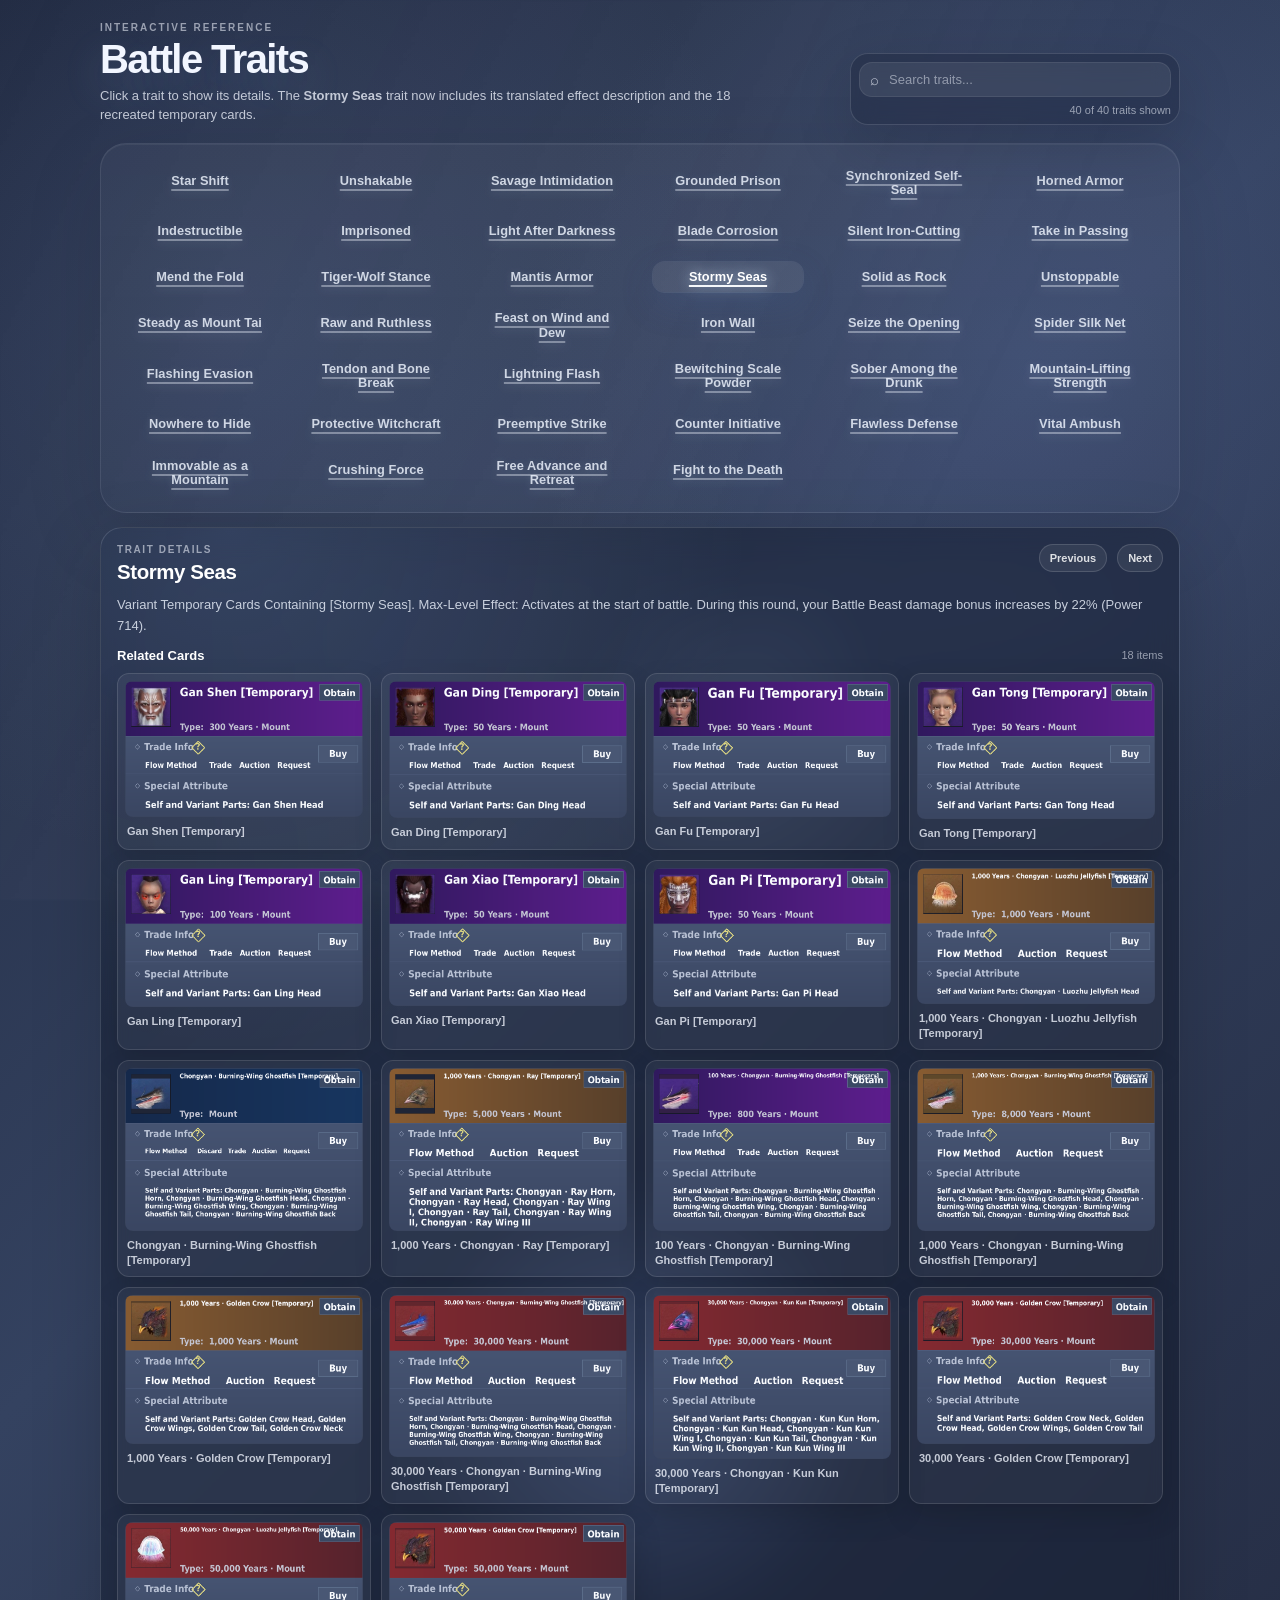
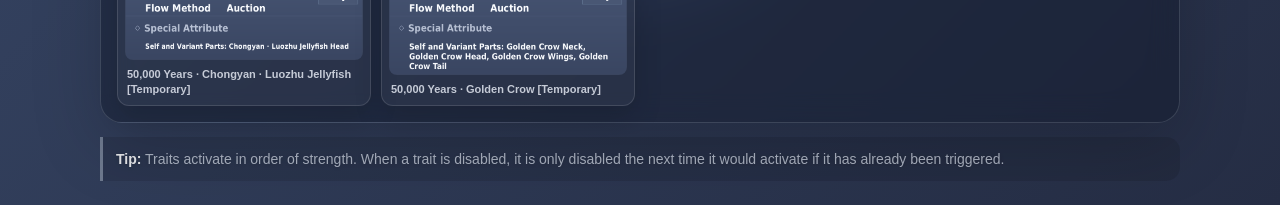
==== index.html @ 71bbaf0c "Rename Index.html to index.html" ====
<!DOCTYPE html>
<html lang="en">
<head>
  <meta charset="UTF-8" />
  <meta name="viewport" content="width=device-width, initial-scale=1.0" />
  <title>Battle Traits Interface</title>
  <style>
    :root {
      --text-main: #f2f6ff;
      --text-soft: rgba(242, 246, 255, 0.76);
      --text-muted: rgba(242, 246, 255, 0.56);
      --line-soft: rgba(242, 246, 255, 0.38);
      --line-active: rgba(255, 255, 255, 0.96);
      --panel-bg: rgba(16, 23, 40, 0.42);
      --panel-border: rgba(236, 244, 255, 0.14);
      --card-blue: #465574;
      --card-blue-dark: #394762;
      --card-purple-a: #301a63;
      --card-purple-b: #5d1c8d;
      --card-gold-a: #8a5f34;
      --card-gold-b: #5c442e;
      --card-navy-a: #14294b;
      --card-navy-b: #1b365d;
      --accent-yellow: #dfd682;
    }

    * {
      box-sizing: border-box;
      margin: 0;
      padding: 0;
    }

    html {
      scroll-behavior: smooth;
    }

    body {
      min-height: 100vh;
      font-family: Arial, Helvetica, sans-serif;
      color: var(--text-main);
      background:
        radial-gradient(circle at 50% 78%, rgba(143, 177, 255, 0.34), transparent 15%),
        radial-gradient(circle at 80% 20%, rgba(96, 116, 174, 0.23), transparent 28%),
        radial-gradient(circle at 18% 18%, rgba(126, 148, 201, 0.18), transparent 30%),
        linear-gradient(135deg, #1e273d 0%, #344260 46%, #252d44 100%);
      overflow-x: hidden;
    }

    body::before,
    body::after {
      content: "";
      position: fixed;
      inset: 0;
      pointer-events: none;
    }

    body::before {
      background:
        linear-gradient(115deg, transparent 0%, rgba(255, 255, 255, 0.035) 48%, transparent 70%),
        radial-gradient(circle at 58% 82%, rgba(187, 211, 255, 0.16), transparent 16%);
      filter: blur(1px);
    }

    body::after {
      opacity: 0.12;
      background-image:
        linear-gradient(rgba(255, 255, 255, 0.05) 1px, transparent 1px),
        linear-gradient(90deg, rgba(255, 255, 255, 0.05) 1px, transparent 1px);
      background-size: 42px 42px;
      mask-image: radial-gradient(circle at center, black, transparent 72%);
    }

    .page {
      position: relative;
      width: min(1080px, 92vw);
      min-height: 100vh;
      margin: 0 auto;
      padding: 22px 0 24px;
    }

    .topbar {
      display: flex;
      justify-content: space-between;
      align-items: end;
      gap: 18px;
      margin-bottom: 18px;
    }

    .eyebrow {
      color: var(--text-muted);
      font-size: 10px;
      font-weight: 800;
      letter-spacing: 0.2em;
      text-transform: uppercase;
      margin-bottom: 6px;
    }

    h1 {
      font-size: clamp(24px, 3.2vw, 40px);
      line-height: 1;
      letter-spacing: -0.04em;
      text-shadow: 0 14px 42px rgba(170, 204, 255, 0.23);
    }

    .subtitle {
      margin-top: 8px;
      max-width: 640px;
      color: var(--text-soft);
      font-size: 13px;
      line-height: 1.45;
    }

    .toolbar {
      width: min(330px, 100%);
      padding: 8px;
      border: 1px solid var(--panel-border);
      border-radius: 18px;
      background: rgba(14, 22, 39, 0.26);
      backdrop-filter: blur(12px);
      box-shadow: 0 20px 60px rgba(0, 0, 0, 0.14);
    }

    .search-wrap {
      display: flex;
      align-items: center;
      gap: 10px;
      padding: 8px 10px;
      border-radius: 13px;
      background: rgba(255, 255, 255, 0.08);
      border: 1px solid rgba(255, 255, 255, 0.08);
    }

    .search-icon {
      opacity: 0.72;
      font-size: 15px;
    }

    .search-input {
      width: 100%;
      border: 0;
      outline: 0;
      color: var(--text-main);
      background: transparent;
      font-size: 13px;
    }

    .search-input::placeholder {
      color: rgba(242, 246, 255, 0.48);
    }

    .counter {
      margin-top: 7px;
      color: var(--text-muted);
      font-size: 11px;
      text-align: right;
    }

    .traits-panel {
      width: 100%;
      min-height: 330px;
      padding: 22px 24px;
      border: 1px solid rgba(236, 244, 255, 0.09);
      border-radius: 26px;
      background: linear-gradient(180deg, rgba(255,255,255,0.035), rgba(255,255,255,0.012));
      box-shadow: inset 0 1px 0 rgba(255, 255, 255, 0.05), 0 24px 80px rgba(0, 0, 0, 0.12);
    }

    .traits-grid {
      display: grid;
      grid-template-columns: repeat(6, 1fr);
      gap: 16px 26px;
      align-items: start;
    }

    .trait-btn {
      appearance: none;
      min-height: 30px;
      border: 0;
      background: transparent;
      color: rgba(239, 245, 255, 0.82);
      font-size: clamp(12px, 1vw, 15px);
      font-weight: 800;
      line-height: 1.12;
      letter-spacing: 0.005em;
      text-align: center;
      cursor: pointer;
      text-decoration: underline;
      text-decoration-thickness: 2px;
      text-underline-offset: 4px;
      text-decoration-color: var(--line-soft);
      text-shadow: 0 1px 8px rgba(220, 235, 255, 0.18);
      border-radius: 12px;
      padding: 3px 5px;
      transition: color 160ms ease, transform 160ms ease, text-decoration-color 160ms ease, background 160ms ease, box-shadow 160ms ease;
    }

    .trait-btn:hover,
    .trait-btn:focus-visible {
      color: #ffffff;
      transform: translateY(-2px);
      text-decoration-color: rgba(255, 255, 255, 0.9);
      background: rgba(255, 255, 255, 0.045);
      outline: none;
    }

    .trait-btn.active {
      color: #ffffff;
      text-decoration-color: var(--line-active);
      text-shadow: 0 0 14px rgba(210, 232, 255, 0.78);
      background: rgba(255, 255, 255, 0.075);
      box-shadow: 0 0 0 1px rgba(255, 255, 255, 0.08), 0 12px 34px rgba(66, 95, 150, 0.22);
    }

    .trait-btn.hidden {
      display: none;
    }

    .details-card {
      width: 100%;
      margin-top: 14px;
      padding: 16px;
      border: 1px solid var(--panel-border);
      border-radius: 22px;
      background:
        radial-gradient(circle at 12% 0%, rgba(148, 184, 255, 0.14), transparent 34%),
        var(--panel-bg);
      backdrop-filter: blur(14px);
      box-shadow: 0 20px 70px rgba(0, 0, 0, 0.18);
    }

    .details-top {
      display: flex;
      flex-wrap: wrap;
      justify-content: space-between;
      gap: 12px;
      align-items: flex-start;
      margin-bottom: 12px;
    }

    .details-kicker {
      color: var(--text-muted);
      font-size: 10px;
      font-weight: 800;
      letter-spacing: 0.16em;
      text-transform: uppercase;
      margin-bottom: 6px;
    }

    .details-title {
      font-size: clamp(17px, 1.6vw, 23px);
      line-height: 1.08;
      color: #ffffff;
      letter-spacing: -0.02em;
    }

    .details-text {
      font-size: 13px;
      line-height: 1.55;
      color: rgba(239, 245, 255, 0.8);
      margin-bottom: 12px;
    }

    .empty-state {
      color: rgba(239, 245, 255, 0.64);
    }

    .detail-actions {
      display: flex;
      gap: 10px;
      white-space: nowrap;
    }

    .mini-btn {
      border: 1px solid rgba(255, 255, 255, 0.14);
      border-radius: 999px;
      padding: 7px 10px;
      color: rgba(255, 255, 255, 0.84);
      background: rgba(255, 255, 255, 0.07);
      cursor: pointer;
      font-size: 11px;
      font-weight: 800;
      transition: transform 160ms ease, background 160ms ease;
    }

    .mini-btn:hover {
      transform: translateY(-1px);
      background: rgba(255, 255, 255, 0.12);
    }

    .gallery-header {
      display: flex;
      justify-content: space-between;
      align-items: center;
      gap: 12px;
      margin: 6px 0 10px;
    }

    .gallery-title {
      font-size: 13px;
      font-weight: 800;
      color: #ffffff;
    }

    .gallery-count {
      font-size: 11px;
      color: var(--text-muted);
    }

    .card-gallery {
      display: grid;
      grid-template-columns: repeat(auto-fit, minmax(230px, 1fr));
      gap: 10px;
    }

    .translated-card {
      width: 100%;
      max-width: 810px;
      min-height: 462px;
      border: 1px solid rgba(255, 255, 255, 0.12);
      border-radius: 2px;
      overflow: hidden;
      background: var(--card-blue);
      box-shadow: 0 14px 34px rgba(0, 0, 0, 0.2);
    }

    .translated-card.is-purple .card-head {
      background: linear-gradient(120deg, var(--card-purple-a), var(--card-purple-b));
    }

    .translated-card.is-gold .card-head {
      background: linear-gradient(120deg, var(--card-gold-a), var(--card-gold-b));
    }

    .translated-card.is-navy .card-head {
      background: linear-gradient(120deg, var(--card-navy-a), var(--card-navy-b));
    }

    .card-head {
      position: relative;
      min-height: 188px;
      padding: 14px 120px 12px 190px;
      border-bottom: 1px solid rgba(255, 255, 255, 0.08);
      background: linear-gradient(120deg, var(--card-purple-a), var(--card-purple-b));
    }

    .portrait-box {
      position: absolute;
      left: 22px;
      top: 22px;
      width: 132px;
      height: 132px;
      border-radius: 2px;
      overflow: hidden;
      background: rgba(0, 0, 0, 0.24);
      display: grid;
      place-items: center;
      box-shadow: inset 0 0 0 1px rgba(255, 255, 255, 0.08);
    }

    .portrait-box img {
      width: 100%;
      height: 100%;
      object-fit: cover;
      display: block;
    }

    .portrait-fallback {
      width: 78px;
      height: 78px;
      border-radius: 50%;
      background: radial-gradient(circle at 45% 30%, rgba(255,255,255,0.82), rgba(180,190,210,0.5) 38%, rgba(60,70,90,0.4) 70%);
      filter: drop-shadow(0 3px 8px rgba(0,0,0,0.3));
    }

    .portrait-fallback.creature-jelly {
      border-radius: 48% 48% 42% 42%;
      background: radial-gradient(circle at 45% 25%, #ffd9b0, #d98759 50%, rgba(255,255,255,0.25) 52%, transparent 56%);
      position: relative;
    }

    .portrait-fallback.creature-jelly::after {
      content: "";
      position: absolute;
      left: 8px;
      right: 8px;
      bottom: -34px;
      height: 46px;
      background: repeating-linear-gradient(90deg, rgba(255,236,214,0.8) 0 2px, transparent 2px 8px);
      filter: blur(0.3px);
    }

    .portrait-fallback.creature-fish {
      width: 126px;
      height: 58px;
      border-radius: 65% 20% 20% 65%;
      background: linear-gradient(145deg, #ffffff 0%, #7792b9 36%, #f2b3b5 44%, #fff4ef 55%, #222f42 76%);
      transform: rotate(-14deg);
    }

    .portrait-fallback.creature-ray {
      width: 108px;
      height: 80px;
      border-radius: 80% 12% 80% 12%;
      background: linear-gradient(145deg, #354258, #c0a19d 44%, #f5cfd6 56%, #536074);
      transform: rotate(-20deg) skewX(-10deg);
    }

    .get-btn {
      position: absolute;
      right: 12px;
      top: 10px;
      min-width: 136px;
      padding: 10px 18px;
      color: #ffffff;
      font-size: 31px;
      font-weight: 800;
      letter-spacing: 0.02em;
      border: 2px solid rgba(172, 196, 222, 0.28);
      background: rgba(56, 72, 100, 0.68);
      box-shadow: inset 0 0 0 1px rgba(255,255,255,0.06);
      text-align: center;
    }

    .card-name {
      color: #ffffff;
      font-size: 46px;
      font-weight: 700;
      line-height: 1.08;
      letter-spacing: -0.03em;
      white-space: normal;
      text-shadow: 0 1px 2px rgba(0,0,0,0.16);
    }

    .card-name.long {
      font-size: 32px;
      line-height: 1.15;
      letter-spacing: -0.02em;
    }

    .card-type {
      position: absolute;
      left: 190px;
      bottom: 18px;
      color: rgba(232, 232, 242, 0.58);
      font-size: 29px;
      font-weight: 800;
      letter-spacing: -0.02em;
    }

    .card-body {
      color: #ffffff;
      background: linear-gradient(180deg, var(--card-blue), var(--card-blue-dark));
    }

    .section-row {
      position: relative;
      padding: 18px 18px 16px 66px;
      border-bottom: 2px solid rgba(255, 255, 255, 0.045);
    }

    .section-row::before {
      content: "◇";
      position: absolute;
      left: 36px;
      top: 17px;
      color: rgba(206, 216, 236, 0.5);
      font-size: 23px;
      line-height: 1;
    }

    .section-label {
      color: rgba(218, 225, 242, 0.54);
      font-size: 32px;
      font-weight: 800;
      line-height: 1.1;
      margin-bottom: 14px;
      display: flex;
      align-items: center;
      gap: 10px;
    }

    .question-mark {
      display: inline-grid;
      place-items: center;
      width: 42px;
      height: 42px;
      border: 3px solid var(--accent-yellow);
      color: var(--accent-yellow);
      font-size: 30px;
      line-height: 1;
      transform: rotate(45deg);
      margin-left: 2px;
    }

    .question-mark span {
      transform: rotate(-45deg);
      font-weight: 800;
    }

    .flow-line {
      display: flex;
      align-items: center;
      justify-content: space-between;
      gap: 14px;
    }

    .flow-text {
      font-size: 34px;
      font-weight: 800;
      line-height: 1.15;
      letter-spacing: -0.03em;
    }

    .buy-btn {
      min-width: 135px;
      padding: 9px 16px;
      margin-right: 2px;
      border: 2px solid rgba(172, 196, 222, 0.22);
      color: #ffffff;
      background: rgba(74, 91, 119, 0.52);
      font-size: 32px;
      font-weight: 800;
      text-align: center;
    }

    .property-text {
      color: #ffffff;
      font-size: 31px;
      font-weight: 800;
      line-height: 1.25;
      letter-spacing: -0.03em;
    }

    .image-card {
      padding: 7px;
      border: 1px solid rgba(255, 255, 255, 0.12);
      border-radius: 12px;
      background: rgba(255, 255, 255, 0.045);
      box-shadow: 0 12px 28px rgba(0, 0, 0, 0.16);
    }

    .image-card-img {
      width: 100%;
      height: auto;
      display: block;
      border-radius: 8px;
    }

    .image-card-caption {
      padding: 7px 2px 1px;
      color: rgba(242, 246, 255, 0.78);
      font-size: 11px;
      font-weight: 700;
      line-height: 1.35;
    }

    .no-media {
      padding: 18px;
      border: 1px dashed rgba(255, 255, 255, 0.16);
      border-radius: 16px;
      color: var(--text-muted);
      font-size: 14px;
      line-height: 1.6;
      background: rgba(255, 255, 255, 0.02);
    }

    .hint {
      margin-top: 14px;
      padding: 11px 13px;
      border-left: 3px solid rgba(230, 241, 255, 0.36);
      color: rgba(239, 245, 255, 0.66);
      font-size: 14px;
      line-height: 1.6;
      background: rgba(0, 0, 0, 0.10);
      border-radius: 0 14px 14px 0;
      text-shadow: 0 1px 5px rgba(0, 0, 0, 0.22);
    }

    .hint strong {
      color: rgba(255, 255, 255, 0.88);
    }

    .no-results {
      display: none;
      grid-column: 1 / -1;
      text-align: center;
      color: var(--text-soft);
      padding: 80px 20px;
      border: 1px dashed rgba(255, 255, 255, 0.18);
      border-radius: 20px;
      background: rgba(255, 255, 255, 0.03);
    }

    .no-results.show {
      display: block;
    }

    @media (max-width: 1040px) {
      .topbar {
        align-items: stretch;
        flex-direction: column;
      }

      .toolbar {
        width: 100%;
      }
    }

    @media (max-width: 900px) {
      .traits-grid {
        grid-template-columns: repeat(4, 1fr);
        gap: 20px 26px;
      }

      .card-gallery {
        grid-template-columns: 1fr;
      }
    }

    @media (max-width: 620px) {
      .page {
        width: min(94vw, 460px);
        padding-top: 24px;
      }

      .traits-panel {
        padding: 20px 14px;
        border-radius: 22px;
      }

      .traits-grid {
        grid-template-columns: repeat(2, 1fr);
        gap: 16px 14px;
      }

      .trait-btn {
        font-size: 14px;
        min-height: 34px;
      }

      .translated-card {
        min-height: 0;
      }

      .card-head {
        min-height: 132px;
        padding: 12px 74px 10px 112px;
      }

      .portrait-box {
        left: 14px;
        top: 18px;
        width: 78px;
        height: 78px;
      }

      .get-btn {
        right: 8px;
        top: 8px;
        min-width: 64px;
        padding: 7px 8px;
        font-size: 17px;
      }

      .card-name {
        font-size: 24px;
      }

      .card-name.long {
        font-size: 19px;
      }

      .card-type {
        left: 112px;
        bottom: 14px;
        font-size: 17px;
      }

      .section-row {
        padding: 12px 10px 12px 36px;
      }

      .section-row::before {
        left: 14px;
        top: 13px;
        font-size: 16px;
      }

      .section-label {
        font-size: 19px;
        margin-bottom: 10px;
      }

      .question-mark {
        width: 28px;
        height: 28px;
        font-size: 18px;
        border-width: 2px;
      }

      .flow-text,
      .buy-btn,
      .property-text {
        font-size: 18px;
      }

      .buy-btn {
        min-width: 68px;
        padding: 6px 8px;
      }
    }
  </style>
</head>
<body>
  <main class="page">
    <header class="topbar">
      <div>
        <p class="eyebrow">Interactive Reference</p>
        <h1>Battle Traits</h1>
        <p class="subtitle">
          Click a trait to show its details. The <strong>Stormy Seas</strong> trait now includes its translated effect description and the 18 recreated temporary cards.
        </p>
      </div>

      <aside class="toolbar" aria-label="Trait controls">
        <label class="search-wrap">
          <span class="search-icon">⌕</span>
          <input class="search-input" id="searchInput" type="search" placeholder="Search traits..." autocomplete="off" />
        </label>
        <p class="counter" id="counter">40 traits available</p>
      </aside>
    </header>

    <section class="traits-panel">
      <div class="traits-grid" id="traitsGrid" aria-label="Battle traits list">
        <p class="no-results" id="noResults">No matching traits found.</p>
      </div>
    </section>

    <aside class="details-card" id="detailsCard" aria-live="polite">
      <div class="details-top">
        <div>
          <p class="details-kicker">Trait Details</p>
          <h2 class="details-title" id="detailsTitle">Choose a trait</h2>
        </div>

        <div class="detail-actions">
          <button class="mini-btn" type="button" id="prevBtn">Previous</button>
          <button class="mini-btn" type="button" id="nextBtn">Next</button>
        </div>
      </div>

      <p class="details-text empty-state" id="detailsText">
        Click any trait above to show its description here. You can replace the placeholder descriptions later with exact skill effects, activation rules, cooldowns, or notes.
      </p>

      <div id="gallerySection">
        <div class="gallery-header">
          <p class="gallery-title">Related Cards</p>
          <p class="gallery-count" id="galleryCount">0 items</p>
        </div>

        <div id="galleryContent" class="no-media">
          No cards added for this trait yet.
        </div>
      </div>
    </aside>

    <p class="hint">
      <strong>Tip:</strong> Traits activate in order of strength. When a trait is disabled, it is only disabled the next time it would activate if it has already been triggered.
    </p>
  </main>

  <script>
    const traitNames = [
      "Star Shift",
      "Unshakable",
      "Savage Intimidation",
      "Grounded Prison",
      "Synchronized Self-Seal",
      "Horned Armor",
      "Indestructible",
      "Imprisoned",
      "Light After Darkness",
      "Blade Corrosion",
      "Silent Iron-Cutting",
      "Take in Passing",
      "Mend the Fold",
      "Tiger-Wolf Stance",
      "Mantis Armor",
      "Stormy Seas",
      "Solid as Rock",
      "Unstoppable",
      "Steady as Mount Tai",
      "Raw and Ruthless",
      "Feast on Wind and Dew",
      "Iron Wall",
      "Seize the Opening",
      "Spider Silk Net",
      "Flashing Evasion",
      "Tendon and Bone Break",
      "Lightning Flash",
      "Bewitching Scale Powder",
      "Sober Among the Drunk",
      "Mountain-Lifting Strength",
      "Nowhere to Hide",
      "Protective Witchcraft",
      "Preemptive Strike",
      "Counter Initiative",
      "Flawless Defense",
      "Vital Ambush",
      "Immovable as a Mountain",
      "Crushing Force",
      "Free Advance and Retreat",
      "Fight to the Death"
    ];

    const traits = traitNames.map(name => ({
      name,
      details: `Placeholder details for ${name}. Add the exact effect, trigger condition, and limitations here.`,
      cards: []
    }));

    const stormySeasIndex = traits.findIndex(trait => trait.name === "Stormy Seas");

    traits[stormySeasIndex] = {
      name: "Stormy Seas",
      details: "Variant Temporary Cards Containing [Stormy Seas]. Max-Level Effect: Activates at the start of battle. During this round, your Battle Beast damage bonus increases by 22% (Power 714).",
      cards: [
        {
          src: "images/stormy-seas/cards/01-gan-shen-temporary.png",
          label: "Gan Shen [Temporary]"
        },
        {
          src: "images/stormy-seas/cards/02-gan-ding-temporary.png",
          label: "Gan Ding [Temporary]"
        },
        {
          src: "images/stormy-seas/cards/03-gan-fu-temporary.png",
          label: "Gan Fu [Temporary]"
        },
        {
          src: "images/stormy-seas/cards/04-gan-tong-temporary.png",
          label: "Gan Tong [Temporary]"
        },
        {
          src: "images/stormy-seas/cards/05-gan-ling-temporary.png",
          label: "Gan Ling [Temporary]"
        },
        {
          src: "images/stormy-seas/cards/06-gan-xiao-temporary.png",
          label: "Gan Xiao [Temporary]"
        },
        {
          src: "images/stormy-seas/cards/07-gan-pi-temporary.png",
          label: "Gan Pi [Temporary]"
        },
        {
          src: "images/stormy-seas/cards/08-1000-years-chongyan-luozhu-jellyfish-temporary.png",
          label: "1,000 Years · Chongyan · Luozhu Jellyfish [Temporary]"
        },
        {
          src: "images/stormy-seas/cards/09-chongyan-burning-wing-ghostfish-temporary.png",
          label: "Chongyan · Burning-Wing Ghostfish [Temporary]"
        },
        {
          src: "images/stormy-seas/cards/10-1000-years-chongyan-ray-temporary.png",
          label: "1,000 Years · Chongyan · Ray [Temporary]"
        },
        {
          src: "images/stormy-seas/cards/11-100-years-chongyan-burning-wing-ghostfish-temporary.png",
          label: "100 Years · Chongyan · Burning-Wing Ghostfish [Temporary]"
        },
        {
          src: "images/stormy-seas/cards/12-1000-years-chongyan-burning-wing-ghostfish-temporary.png",
          label: "1,000 Years · Chongyan · Burning-Wing Ghostfish [Temporary]"
        },
        {
          src: "images/stormy-seas/cards/13-1000-years-golden-crow-temporary.png",
          label: "1,000 Years · Golden Crow [Temporary]"
        },
        {
          src: "images/stormy-seas/cards/14-30000-years-chongyan-burning-wing-ghostfish-temporary.png",
          label: "30,000 Years · Chongyan · Burning-Wing Ghostfish [Temporary]"
        },
        {
          src: "images/stormy-seas/cards/15-30000-years-chongyan-kun-kun-temporary.png",
          label: "30,000 Years · Chongyan · Kun Kun [Temporary]"
        },
        {
          src: "images/stormy-seas/cards/16-30000-years-golden-crow-temporary.png",
          label: "30,000 Years · Golden Crow [Temporary]"
        },
        {
          src: "images/stormy-seas/cards/17-50000-years-chongyan-luozhu-jellyfish-temporary.png",
          label: "50,000 Years · Chongyan · Luozhu Jellyfish [Temporary]"
        },
        {
          src: "images/stormy-seas/cards/18-50000-years-golden-crow-temporary.png",
          label: "50,000 Years · Golden Crow [Temporary]"
        }
      ]
    };

    const traitsGrid = document.getElementById("traitsGrid");
    const detailsTitle = document.getElementById("detailsTitle");
    const detailsText = document.getElementById("detailsText");
    const galleryContent = document.getElementById("galleryContent");
    const galleryCount = document.getElementById("galleryCount");
    const detailsCard = document.getElementById("detailsCard");

    const searchInput = document.getElementById("searchInput");
    const counter = document.getElementById("counter");
    const noResults = document.getElementById("noResults");
    const prevBtn = document.getElementById("prevBtn");
    const nextBtn = document.getElementById("nextBtn");

    let selectedIndex = null;
    const buttons = [];

    function getThemeClass(theme) {
      if (theme === "gold") return "is-gold";
      if (theme === "navy") return "is-navy";
      return "is-purple";
    }

    function isLongName(name) {
      return name.length > 31;
    }

    function portraitMarkup(card) {
      if (card.portrait) {
        return `
          <img src="${card.portrait}" alt="${card.name}" onerror="this.remove(); this.parentElement.insertAdjacentHTML('beforeend', '<div class=&quot;portrait-fallback ${card.portraitClass || ''}&quot;></div>');">
        `;
      }

      return `<div class="portrait-fallback ${card.portraitClass || ''}"></div>`;
    }

    function renderCards(cards) {
      if (!cards || cards.length === 0) {
        galleryCount.textContent = "0 items";
        galleryContent.className = "no-media";
        galleryContent.innerHTML = "No cards added for this trait yet.";
        return;
      }

      galleryCount.textContent = `${cards.length} items`;
      galleryContent.className = "card-gallery";
      galleryContent.innerHTML = "";

      cards.forEach(card => {
        const figure = document.createElement("figure");
        figure.className = "image-card";

        figure.innerHTML = `
          <img class="image-card-img" src="${card.src}" alt="${card.label}" loading="lazy">
          <figcaption class="image-card-caption">${card.label}</figcaption>
        `;

        galleryContent.appendChild(figure);
      });
    }

    function selectTrait(index, shouldScrollOnMobile = true) {
      selectedIndex = index;

      buttons.forEach(button => button.classList.remove("active"));
      buttons[index].classList.add("active");

      detailsTitle.textContent = traits[index].name;
      detailsText.textContent = traits[index].details;
      detailsText.classList.remove("empty-state");

      renderCards(traits[index].cards);

      if (window.innerWidth <= 700 && shouldScrollOnMobile) {
        detailsCard.scrollIntoView({ behavior: "smooth", block: "start" });
      }
    }

    function renderTraits() {
      traits.forEach((trait, index) => {
        const button = document.createElement("button");
        button.className = "trait-btn";
        button.type = "button";
        button.textContent = trait.name;
        button.setAttribute("aria-label", `Show details for ${trait.name}`);
        button.addEventListener("click", () => selectTrait(index));

        buttons.push(button);
        traitsGrid.insertBefore(button, noResults);
      });
    }

    function filterTraits() {
      const keyword = searchInput.value.trim().toLowerCase();
      let visibleCount = 0;

      buttons.forEach((button, index) => {
        const isMatch = traits[index].name.toLowerCase().includes(keyword);
        button.classList.toggle("hidden", !isMatch);
        if (isMatch) visibleCount += 1;
      });

      noResults.classList.toggle("show", visibleCount === 0);
      counter.textContent = `${visibleCount} of ${traits.length} traits shown`;

      if (selectedIndex !== null && buttons[selectedIndex].classList.contains("hidden")) {
        const firstVisible = buttons.findIndex(button => !button.classList.contains("hidden"));
        if (firstVisible !== -1) selectTrait(firstVisible, false);
      }
    }

    function moveSelection(direction) {
      const visibleIndexes = buttons
        .map((button, index) => button.classList.contains("hidden") ? null : index)
        .filter(index => index !== null);

      if (visibleIndexes.length === 0) return;

      if (selectedIndex === null || !visibleIndexes.includes(selectedIndex)) {
        selectTrait(visibleIndexes[0], false);
        return;
      }

      const currentVisiblePosition = visibleIndexes.indexOf(selectedIndex);
      const nextVisiblePosition =
        (currentVisiblePosition + direction + visibleIndexes.length) % visibleIndexes.length;

      selectTrait(visibleIndexes[nextVisiblePosition], false);
    }

    renderTraits();
    filterTraits();

    searchInput.addEventListener("input", filterTraits);
    prevBtn.addEventListener("click", () => moveSelection(-1));
    nextBtn.addEventListener("click", () => moveSelection(1));

    selectTrait(stormySeasIndex, false);
  </script>
</body>
</html>
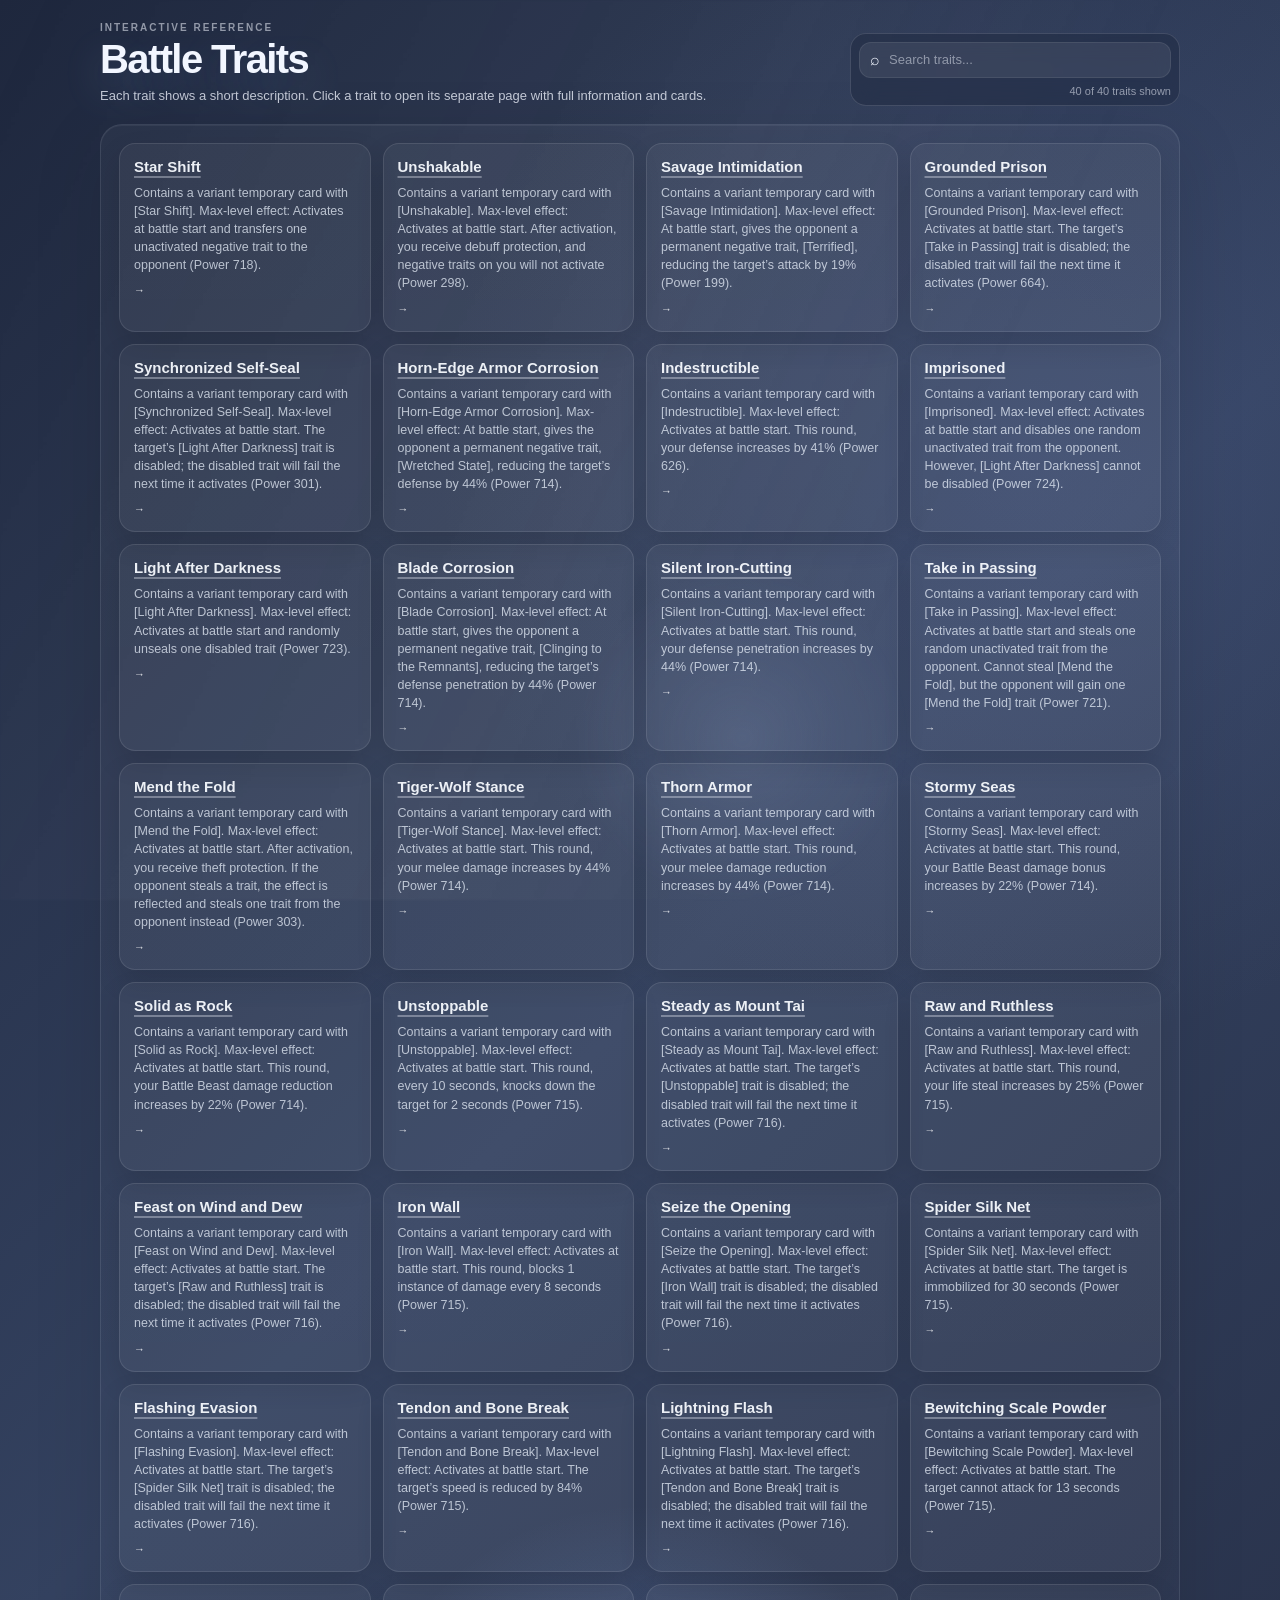
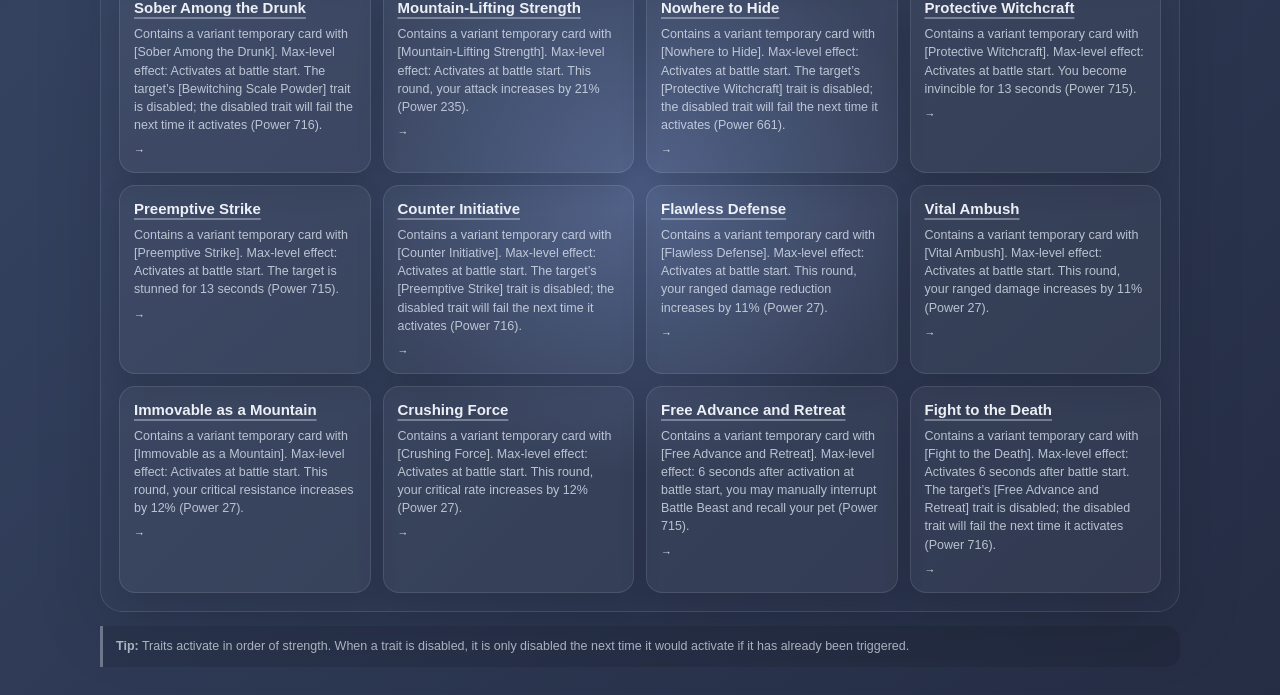
==== commit 74581b5d: "Add files via upload" ====
--- a/index.html
+++ b/index.html
@@ -3,713 +3,8 @@
 <head>
   <meta charset="UTF-8" />
   <meta name="viewport" content="width=device-width, initial-scale=1.0" />
-  <title>Battle Traits Interface</title>
-  <style>
-    :root {
-      --text-main: #f2f6ff;
-      --text-soft: rgba(242, 246, 255, 0.76);
-      --text-muted: rgba(242, 246, 255, 0.56);
-      --line-soft: rgba(242, 246, 255, 0.38);
-      --line-active: rgba(255, 255, 255, 0.96);
-      --panel-bg: rgba(16, 23, 40, 0.42);
-      --panel-border: rgba(236, 244, 255, 0.14);
-      --card-blue: #465574;
-      --card-blue-dark: #394762;
-      --card-purple-a: #301a63;
-      --card-purple-b: #5d1c8d;
-      --card-gold-a: #8a5f34;
-      --card-gold-b: #5c442e;
-      --card-navy-a: #14294b;
-      --card-navy-b: #1b365d;
-      --accent-yellow: #dfd682;
-    }
-
-    * {
-      box-sizing: border-box;
-      margin: 0;
-      padding: 0;
-    }
-
-    html {
-      scroll-behavior: smooth;
-    }
-
-    body {
-      min-height: 100vh;
-      font-family: Arial, Helvetica, sans-serif;
-      color: var(--text-main);
-      background:
-        radial-gradient(circle at 50% 78%, rgba(143, 177, 255, 0.34), transparent 15%),
-        radial-gradient(circle at 80% 20%, rgba(96, 116, 174, 0.23), transparent 28%),
-        radial-gradient(circle at 18% 18%, rgba(126, 148, 201, 0.18), transparent 30%),
-        linear-gradient(135deg, #1e273d 0%, #344260 46%, #252d44 100%);
-      overflow-x: hidden;
-    }
-
-    body::before,
-    body::after {
-      content: "";
-      position: fixed;
-      inset: 0;
-      pointer-events: none;
-    }
-
-    body::before {
-      background:
-        linear-gradient(115deg, transparent 0%, rgba(255, 255, 255, 0.035) 48%, transparent 70%),
-        radial-gradient(circle at 58% 82%, rgba(187, 211, 255, 0.16), transparent 16%);
-      filter: blur(1px);
-    }
-
-    body::after {
-      opacity: 0.12;
-      background-image:
-        linear-gradient(rgba(255, 255, 255, 0.05) 1px, transparent 1px),
-        linear-gradient(90deg, rgba(255, 255, 255, 0.05) 1px, transparent 1px);
-      background-size: 42px 42px;
-      mask-image: radial-gradient(circle at center, black, transparent 72%);
-    }
-
-    .page {
-      position: relative;
-      width: min(1080px, 92vw);
-      min-height: 100vh;
-      margin: 0 auto;
-      padding: 22px 0 24px;
-    }
-
-    .topbar {
-      display: flex;
-      justify-content: space-between;
-      align-items: end;
-      gap: 18px;
-      margin-bottom: 18px;
-    }
-
-    .eyebrow {
-      color: var(--text-muted);
-      font-size: 10px;
-      font-weight: 800;
-      letter-spacing: 0.2em;
-      text-transform: uppercase;
-      margin-bottom: 6px;
-    }
-
-    h1 {
-      font-size: clamp(24px, 3.2vw, 40px);
-      line-height: 1;
-      letter-spacing: -0.04em;
-      text-shadow: 0 14px 42px rgba(170, 204, 255, 0.23);
-    }
-
-    .subtitle {
-      margin-top: 8px;
-      max-width: 640px;
-      color: var(--text-soft);
-      font-size: 13px;
-      line-height: 1.45;
-    }
-
-    .toolbar {
-      width: min(330px, 100%);
-      padding: 8px;
-      border: 1px solid var(--panel-border);
-      border-radius: 18px;
-      background: rgba(14, 22, 39, 0.26);
-      backdrop-filter: blur(12px);
-      box-shadow: 0 20px 60px rgba(0, 0, 0, 0.14);
-    }
-
-    .search-wrap {
-      display: flex;
-      align-items: center;
-      gap: 10px;
-      padding: 8px 10px;
-      border-radius: 13px;
-      background: rgba(255, 255, 255, 0.08);
-      border: 1px solid rgba(255, 255, 255, 0.08);
-    }
-
-    .search-icon {
-      opacity: 0.72;
-      font-size: 15px;
-    }
-
-    .search-input {
-      width: 100%;
-      border: 0;
-      outline: 0;
-      color: var(--text-main);
-      background: transparent;
-      font-size: 13px;
-    }
-
-    .search-input::placeholder {
-      color: rgba(242, 246, 255, 0.48);
-    }
-
-    .counter {
-      margin-top: 7px;
-      color: var(--text-muted);
-      font-size: 11px;
-      text-align: right;
-    }
-
-    .traits-panel {
-      width: 100%;
-      min-height: 330px;
-      padding: 22px 24px;
-      border: 1px solid rgba(236, 244, 255, 0.09);
-      border-radius: 26px;
-      background: linear-gradient(180deg, rgba(255,255,255,0.035), rgba(255,255,255,0.012));
-      box-shadow: inset 0 1px 0 rgba(255, 255, 255, 0.05), 0 24px 80px rgba(0, 0, 0, 0.12);
-    }
-
-    .traits-grid {
-      display: grid;
-      grid-template-columns: repeat(6, 1fr);
-      gap: 16px 26px;
-      align-items: start;
-    }
-
-    .trait-btn {
-      appearance: none;
-      min-height: 30px;
-      border: 0;
-      background: transparent;
-      color: rgba(239, 245, 255, 0.82);
-      font-size: clamp(12px, 1vw, 15px);
-      font-weight: 800;
-      line-height: 1.12;
-      letter-spacing: 0.005em;
-      text-align: center;
-      cursor: pointer;
-      text-decoration: underline;
-      text-decoration-thickness: 2px;
-      text-underline-offset: 4px;
-      text-decoration-color: var(--line-soft);
-      text-shadow: 0 1px 8px rgba(220, 235, 255, 0.18);
-      border-radius: 12px;
-      padding: 3px 5px;
-      transition: color 160ms ease, transform 160ms ease, text-decoration-color 160ms ease, background 160ms ease, box-shadow 160ms ease;
-    }
-
-    .trait-btn:hover,
-    .trait-btn:focus-visible {
-      color: #ffffff;
-      transform: translateY(-2px);
-      text-decoration-color: rgba(255, 255, 255, 0.9);
-      background: rgba(255, 255, 255, 0.045);
-      outline: none;
-    }
-
-    .trait-btn.active {
-      color: #ffffff;
-      text-decoration-color: var(--line-active);
-      text-shadow: 0 0 14px rgba(210, 232, 255, 0.78);
-      background: rgba(255, 255, 255, 0.075);
-      box-shadow: 0 0 0 1px rgba(255, 255, 255, 0.08), 0 12px 34px rgba(66, 95, 150, 0.22);
-    }
-
-    .trait-btn.hidden {
-      display: none;
-    }
-
-    .details-card {
-      width: 100%;
-      margin-top: 14px;
-      padding: 16px;
-      border: 1px solid var(--panel-border);
-      border-radius: 22px;
-      background:
-        radial-gradient(circle at 12% 0%, rgba(148, 184, 255, 0.14), transparent 34%),
-        var(--panel-bg);
-      backdrop-filter: blur(14px);
-      box-shadow: 0 20px 70px rgba(0, 0, 0, 0.18);
-    }
-
-    .details-top {
-      display: flex;
-      flex-wrap: wrap;
-      justify-content: space-between;
-      gap: 12px;
-      align-items: flex-start;
-      margin-bottom: 12px;
-    }
-
-    .details-kicker {
-      color: var(--text-muted);
-      font-size: 10px;
-      font-weight: 800;
-      letter-spacing: 0.16em;
-      text-transform: uppercase;
-      margin-bottom: 6px;
-    }
-
-    .details-title {
-      font-size: clamp(17px, 1.6vw, 23px);
-      line-height: 1.08;
-      color: #ffffff;
-      letter-spacing: -0.02em;
-    }
-
-    .details-text {
-      font-size: 13px;
-      line-height: 1.55;
-      color: rgba(239, 245, 255, 0.8);
-      margin-bottom: 12px;
-    }
-
-    .empty-state {
-      color: rgba(239, 245, 255, 0.64);
-    }
-
-    .detail-actions {
-      display: flex;
-      gap: 10px;
-      white-space: nowrap;
-    }
-
-    .mini-btn {
-      border: 1px solid rgba(255, 255, 255, 0.14);
-      border-radius: 999px;
-      padding: 7px 10px;
-      color: rgba(255, 255, 255, 0.84);
-      background: rgba(255, 255, 255, 0.07);
-      cursor: pointer;
-      font-size: 11px;
-      font-weight: 800;
-      transition: transform 160ms ease, background 160ms ease;
-    }
-
-    .mini-btn:hover {
-      transform: translateY(-1px);
-      background: rgba(255, 255, 255, 0.12);
-    }
-
-    .gallery-header {
-      display: flex;
-      justify-content: space-between;
-      align-items: center;
-      gap: 12px;
-      margin: 6px 0 10px;
-    }
-
-    .gallery-title {
-      font-size: 13px;
-      font-weight: 800;
-      color: #ffffff;
-    }
-
-    .gallery-count {
-      font-size: 11px;
-      color: var(--text-muted);
-    }
-
-    .card-gallery {
-      display: grid;
-      grid-template-columns: repeat(auto-fit, minmax(230px, 1fr));
-      gap: 10px;
-    }
-
-    .translated-card {
-      width: 100%;
-      max-width: 810px;
-      min-height: 462px;
-      border: 1px solid rgba(255, 255, 255, 0.12);
-      border-radius: 2px;
-      overflow: hidden;
-      background: var(--card-blue);
-      box-shadow: 0 14px 34px rgba(0, 0, 0, 0.2);
-    }
-
-    .translated-card.is-purple .card-head {
-      background: linear-gradient(120deg, var(--card-purple-a), var(--card-purple-b));
-    }
-
-    .translated-card.is-gold .card-head {
-      background: linear-gradient(120deg, var(--card-gold-a), var(--card-gold-b));
-    }
-
-    .translated-card.is-navy .card-head {
-      background: linear-gradient(120deg, var(--card-navy-a), var(--card-navy-b));
-    }
-
-    .card-head {
-      position: relative;
-      min-height: 188px;
-      padding: 14px 120px 12px 190px;
-      border-bottom: 1px solid rgba(255, 255, 255, 0.08);
-      background: linear-gradient(120deg, var(--card-purple-a), var(--card-purple-b));
-    }
-
-    .portrait-box {
-      position: absolute;
-      left: 22px;
-      top: 22px;
-      width: 132px;
-      height: 132px;
-      border-radius: 2px;
-      overflow: hidden;
-      background: rgba(0, 0, 0, 0.24);
-      display: grid;
-      place-items: center;
-      box-shadow: inset 0 0 0 1px rgba(255, 255, 255, 0.08);
-    }
-
-    .portrait-box img {
-      width: 100%;
-      height: 100%;
-      object-fit: cover;
-      display: block;
-    }
-
-    .portrait-fallback {
-      width: 78px;
-      height: 78px;
-      border-radius: 50%;
-      background: radial-gradient(circle at 45% 30%, rgba(255,255,255,0.82), rgba(180,190,210,0.5) 38%, rgba(60,70,90,0.4) 70%);
-      filter: drop-shadow(0 3px 8px rgba(0,0,0,0.3));
-    }
-
-    .portrait-fallback.creature-jelly {
-      border-radius: 48% 48% 42% 42%;
-      background: radial-gradient(circle at 45% 25%, #ffd9b0, #d98759 50%, rgba(255,255,255,0.25) 52%, transparent 56%);
-      position: relative;
-    }
-
-    .portrait-fallback.creature-jelly::after {
-      content: "";
-      position: absolute;
-      left: 8px;
-      right: 8px;
-      bottom: -34px;
-      height: 46px;
-      background: repeating-linear-gradient(90deg, rgba(255,236,214,0.8) 0 2px, transparent 2px 8px);
-      filter: blur(0.3px);
-    }
-
-    .portrait-fallback.creature-fish {
-      width: 126px;
-      height: 58px;
-      border-radius: 65% 20% 20% 65%;
-      background: linear-gradient(145deg, #ffffff 0%, #7792b9 36%, #f2b3b5 44%, #fff4ef 55%, #222f42 76%);
-      transform: rotate(-14deg);
-    }
-
-    .portrait-fallback.creature-ray {
-      width: 108px;
-      height: 80px;
-      border-radius: 80% 12% 80% 12%;
-      background: linear-gradient(145deg, #354258, #c0a19d 44%, #f5cfd6 56%, #536074);
-      transform: rotate(-20deg) skewX(-10deg);
-    }
-
-    .get-btn {
-      position: absolute;
-      right: 12px;
-      top: 10px;
-      min-width: 136px;
-      padding: 10px 18px;
-      color: #ffffff;
-      font-size: 31px;
-      font-weight: 800;
-      letter-spacing: 0.02em;
-      border: 2px solid rgba(172, 196, 222, 0.28);
-      background: rgba(56, 72, 100, 0.68);
-      box-shadow: inset 0 0 0 1px rgba(255,255,255,0.06);
-      text-align: center;
-    }
-
-    .card-name {
-      color: #ffffff;
-      font-size: 46px;
-      font-weight: 700;
-      line-height: 1.08;
-      letter-spacing: -0.03em;
-      white-space: normal;
-      text-shadow: 0 1px 2px rgba(0,0,0,0.16);
-    }
-
-    .card-name.long {
-      font-size: 32px;
-      line-height: 1.15;
-      letter-spacing: -0.02em;
-    }
-
-    .card-type {
-      position: absolute;
-      left: 190px;
-      bottom: 18px;
-      color: rgba(232, 232, 242, 0.58);
-      font-size: 29px;
-      font-weight: 800;
-      letter-spacing: -0.02em;
-    }
-
-    .card-body {
-      color: #ffffff;
-      background: linear-gradient(180deg, var(--card-blue), var(--card-blue-dark));
-    }
-
-    .section-row {
-      position: relative;
-      padding: 18px 18px 16px 66px;
-      border-bottom: 2px solid rgba(255, 255, 255, 0.045);
-    }
-
-    .section-row::before {
-      content: "◇";
-      position: absolute;
-      left: 36px;
-      top: 17px;
-      color: rgba(206, 216, 236, 0.5);
-      font-size: 23px;
-      line-height: 1;
-    }
-
-    .section-label {
-      color: rgba(218, 225, 242, 0.54);
-      font-size: 32px;
-      font-weight: 800;
-      line-height: 1.1;
-      margin-bottom: 14px;
-      display: flex;
-      align-items: center;
-      gap: 10px;
-    }
-
-    .question-mark {
-      display: inline-grid;
-      place-items: center;
-      width: 42px;
-      height: 42px;
-      border: 3px solid var(--accent-yellow);
-      color: var(--accent-yellow);
-      font-size: 30px;
-      line-height: 1;
-      transform: rotate(45deg);
-      margin-left: 2px;
-    }
-
-    .question-mark span {
-      transform: rotate(-45deg);
-      font-weight: 800;
-    }
-
-    .flow-line {
-      display: flex;
-      align-items: center;
-      justify-content: space-between;
-      gap: 14px;
-    }
-
-    .flow-text {
-      font-size: 34px;
-      font-weight: 800;
-      line-height: 1.15;
-      letter-spacing: -0.03em;
-    }
-
-    .buy-btn {
-      min-width: 135px;
-      padding: 9px 16px;
-      margin-right: 2px;
-      border: 2px solid rgba(172, 196, 222, 0.22);
-      color: #ffffff;
-      background: rgba(74, 91, 119, 0.52);
-      font-size: 32px;
-      font-weight: 800;
-      text-align: center;
-    }
-
-    .property-text {
-      color: #ffffff;
-      font-size: 31px;
-      font-weight: 800;
-      line-height: 1.25;
-      letter-spacing: -0.03em;
-    }
-
-    .image-card {
-      padding: 7px;
-      border: 1px solid rgba(255, 255, 255, 0.12);
-      border-radius: 12px;
-      background: rgba(255, 255, 255, 0.045);
-      box-shadow: 0 12px 28px rgba(0, 0, 0, 0.16);
-    }
-
-    .image-card-img {
-      width: 100%;
-      height: auto;
-      display: block;
-      border-radius: 8px;
-    }
-
-    .image-card-caption {
-      padding: 7px 2px 1px;
-      color: rgba(242, 246, 255, 0.78);
-      font-size: 11px;
-      font-weight: 700;
-      line-height: 1.35;
-    }
-
-    .no-media {
-      padding: 18px;
-      border: 1px dashed rgba(255, 255, 255, 0.16);
-      border-radius: 16px;
-      color: var(--text-muted);
-      font-size: 14px;
-      line-height: 1.6;
-      background: rgba(255, 255, 255, 0.02);
-    }
-
-    .hint {
-      margin-top: 14px;
-      padding: 11px 13px;
-      border-left: 3px solid rgba(230, 241, 255, 0.36);
-      color: rgba(239, 245, 255, 0.66);
-      font-size: 14px;
-      line-height: 1.6;
-      background: rgba(0, 0, 0, 0.10);
-      border-radius: 0 14px 14px 0;
-      text-shadow: 0 1px 5px rgba(0, 0, 0, 0.22);
-    }
-
-    .hint strong {
-      color: rgba(255, 255, 255, 0.88);
-    }
-
-    .no-results {
-      display: none;
-      grid-column: 1 / -1;
-      text-align: center;
-      color: var(--text-soft);
-      padding: 80px 20px;
-      border: 1px dashed rgba(255, 255, 255, 0.18);
-      border-radius: 20px;
-      background: rgba(255, 255, 255, 0.03);
-    }
-
-    .no-results.show {
-      display: block;
-    }
-
-    @media (max-width: 1040px) {
-      .topbar {
-        align-items: stretch;
-        flex-direction: column;
-      }
-
-      .toolbar {
-        width: 100%;
-      }
-    }
-
-    @media (max-width: 900px) {
-      .traits-grid {
-        grid-template-columns: repeat(4, 1fr);
-        gap: 20px 26px;
-      }
-
-      .card-gallery {
-        grid-template-columns: 1fr;
-      }
-    }
-
-    @media (max-width: 620px) {
-      .page {
-        width: min(94vw, 460px);
-        padding-top: 24px;
-      }
-
-      .traits-panel {
-        padding: 20px 14px;
-        border-radius: 22px;
-      }
-
-      .traits-grid {
-        grid-template-columns: repeat(2, 1fr);
-        gap: 16px 14px;
-      }
-
-      .trait-btn {
-        font-size: 14px;
-        min-height: 34px;
-      }
-
-      .translated-card {
-        min-height: 0;
-      }
-
-      .card-head {
-        min-height: 132px;
-        padding: 12px 74px 10px 112px;
-      }
-
-      .portrait-box {
-        left: 14px;
-        top: 18px;
-        width: 78px;
-        height: 78px;
-      }
-
-      .get-btn {
-        right: 8px;
-        top: 8px;
-        min-width: 64px;
-        padding: 7px 8px;
-        font-size: 17px;
-      }
-
-      .card-name {
-        font-size: 24px;
-      }
-
-      .card-name.long {
-        font-size: 19px;
-      }
-
-      .card-type {
-        left: 112px;
-        bottom: 14px;
-        font-size: 17px;
-      }
-
-      .section-row {
-        padding: 12px 10px 12px 36px;
-      }
-
-      .section-row::before {
-        left: 14px;
-        top: 13px;
-        font-size: 16px;
-      }
-
-      .section-label {
-        font-size: 19px;
-        margin-bottom: 10px;
-      }
-
-      .question-mark {
-        width: 28px;
-        height: 28px;
-        font-size: 18px;
-        border-width: 2px;
-      }
-
-      .flow-text,
-      .buy-btn,
-      .property-text {
-        font-size: 18px;
-      }
-
-      .buy-btn {
-        min-width: 68px;
-        padding: 6px 8px;
-      }
-    }
-  </style>
+  <title>Battle Traits Reference</title>
+  <link rel="stylesheet" href="./assets/css/styles.css" />
 </head>
 <body>
   <main class="page">
@@ -718,13 +13,13 @@
         <p class="eyebrow">Interactive Reference</p>
         <h1>Battle Traits</h1>
         <p class="subtitle">
-          Click a trait to show its details. The <strong>Stormy Seas</strong> trait now includes its translated effect description and the 18 recreated temporary cards.
+          Each trait shows a short description. Click a trait to open its separate page with full information and cards.
         </p>
       </div>
 
       <aside class="toolbar" aria-label="Trait controls">
         <label class="search-wrap">
-          <span class="search-icon">⌕</span>
+          <span>⌕</span>
           <input class="search-input" id="searchInput" type="search" placeholder="Search traits..." autocomplete="off" />
         </label>
         <p class="counter" id="counter">40 traits available</p>
@@ -732,39 +27,210 @@
     </header>
 
     <section class="traits-panel">
-      <div class="traits-grid" id="traitsGrid" aria-label="Battle traits list">
+      <div class="traits-grid" id="traitsGrid">
+        <a class="trait-card" href="./traits/star-shift/index.html">
+	  <span class="trait-name">Star Shift</span>
+	  <p class="trait-description">Contains a variant temporary card with [Star Shift]. Max-level effect: Activates at battle start and transfers one unactivated negative trait to the opponent (Power 718).</p>
+	  <span class="trait-action">→</span>
+	</a>
+        <a class="trait-card" href="./traits/unshakable/index.html">
+	  <span class="trait-name">Unshakable</span>
+	  <p class="trait-description">Contains a variant temporary card with [Unshakable]. Max-level effect: Activates at battle start. After activation, you receive debuff protection, and negative traits on you will not activate (Power 298).</p>
+	  <span class="trait-action">→</span>
+	</a>
+        <a class="trait-card" href="./traits/savage-intimidation/index.html">
+	  <span class="trait-name">Savage Intimidation</span>
+	  <p class="trait-description">Contains a variant temporary card with [Savage Intimidation]. Max-level effect: At battle start, gives the opponent a permanent negative trait, [Terrified], reducing the target’s attack by 19% (Power 199).</p>
+	  <span class="trait-action">→</span>
+	</a>
+        <a class="trait-card" href="./traits/grounded-prison/index.html">
+	  <span class="trait-name">Grounded Prison</span>
+	  <p class="trait-description">Contains a variant temporary card with [Grounded Prison]. Max-level effect: Activates at battle start. The target’s [Take in Passing] trait is disabled; the disabled trait will fail the next time it activates (Power 664).</p>
+	  <span class="trait-action">→</span>
+	</a>
+        <a class="trait-card" href="./traits/synchronized-self-seal/index.html">
+	  <span class="trait-name">Synchronized Self-Seal</span>
+	  <p class="trait-description">Contains a variant temporary card with [Synchronized Self-Seal]. Max-level effect: Activates at battle start. The target’s [Light After Darkness] trait is disabled; the disabled trait will fail the next time it activates (Power 301).</p>
+	  <span class="trait-action">→</span>
+	</a>
+        <a class="trait-card" href="./traits/horned-armor/index.html">
+	  <span class="trait-name">Horn-Edge Armor Corrosion</span>
+	  <p class="trait-description">Contains a variant temporary card with [Horn-Edge Armor Corrosion]. Max-level effect: At battle start, gives the opponent a permanent negative trait, [Wretched State], reducing the target’s defense by 44% (Power 714).</p>
+ 	 <span class="trait-action">→</span>
+	</a>
+        <a class="trait-card" href="./traits/indestructible/index.html">
+	  <span class="trait-name">Indestructible</span>
+	  <p class="trait-description">Contains a variant temporary card with [Indestructible]. Max-level effect: Activates at battle start. This round, your defense increases by 41% (Power 626).</p>
+	  <span class="trait-action">→</span>
+	</a>
+        <a class="trait-card" href="./traits/imprisoned/index.html">
+	  <span class="trait-name">Imprisoned</span>
+	  <p class="trait-description">Contains a variant temporary card with [Imprisoned]. Max-level effect: Activates at battle start and disables one random unactivated trait from the opponent. However, [Light After Darkness] cannot be disabled (Power 724).</p>
+	  <span class="trait-action">→</span>
+	</a>
+        <a class="trait-card" href="./traits/light-after-darkness/index.html">
+	  <span class="trait-name">Light After Darkness</span>
+	  <p class="trait-description">Contains a variant temporary card with [Light After Darkness]. Max-level effect: Activates at battle start and randomly unseals one disabled trait (Power 723).</p>
+	  <span class="trait-action">→</span>
+	</a>
+        <a class="trait-card" href="./traits/blade-corrosion/index.html">
+	  <span class="trait-name">Blade Corrosion</span>
+	  <p class="trait-description">Contains a variant temporary card with [Blade Corrosion]. Max-level effect: At battle start, gives the opponent a permanent negative trait, [Clinging to the Remnants], reducing the target’s defense penetration by 44% (Power 714).</p>
+	  <span class="trait-action">→</span>
+	</a>
+        <a class="trait-card" href="./traits/silent-iron-cutting/index.html">
+	  <span class="trait-name">Silent Iron-Cutting</span>
+	  <p class="trait-description">Contains a variant temporary card with [Silent Iron-Cutting]. Max-level effect: Activates at battle start. This round, your defense penetration increases by 44% (Power 714).</p>
+	  <span class="trait-action">→</span>
+	</a>
+        <a class="trait-card" href="./traits/take-in-passing/index.html">
+	  <span class="trait-name">Take in Passing</span>
+	  <p class="trait-description">Contains a variant temporary card with [Take in Passing]. Max-level effect: Activates at battle start and steals one random unactivated trait from the opponent. Cannot steal [Mend the Fold], but the opponent will gain one [Mend the Fold] trait (Power 721).</p>
+	  <span class="trait-action">→</span>
+	</a>
+        <a class="trait-card" href="./traits/mend-the-fold/index.html">
+	  <span class="trait-name">Mend the Fold</span>
+	  <p class="trait-description">Contains a variant temporary card with [Mend the Fold]. Max-level effect: Activates at battle start. After activation, you receive theft protection. If the opponent steals a trait, the effect is reflected and steals one trait from the opponent instead (Power 303).</p>
+	  <span class="trait-action">→</span>
+	</a>
+        <a class="trait-card" href="./traits/tiger-wolf-stance/index.html">
+	  <span class="trait-name">Tiger-Wolf Stance</span>
+	  <p class="trait-description">Contains a variant temporary card with [Tiger-Wolf Stance]. Max-level effect: Activates at battle start. This round, your melee damage increases by 44% (Power 714).</p>
+	  <span class="trait-action">→</span>
+	</a>
+        <a class="trait-card" href="./traits/thorn-armor/index.html">
+	  <span class="trait-name">Thorn Armor</span>
+	  <p class="trait-description">Contains a variant temporary card with [Thorn Armor]. Max-level effect: Activates at battle start. This round, your melee damage reduction increases by 44% (Power 714).</p>
+	  <span class="trait-action">→</span>
+	</a>
+        <a class="trait-card" href="./traits/stormy-seas/index.html">
+	  <span class="trait-name">Stormy Seas</span>
+	  <p class="trait-description">Contains a variant temporary card with [Stormy Seas]. Max-level effect: Activates at battle start. This round, your Battle Beast damage bonus increases by 22% (Power 714).</p>
+	  <span class="trait-action">→</span>
+	</a>
+        <a class="trait-card" href="./traits/solid-as-rock/index.html">
+	  <span class="trait-name">Solid as Rock</span>
+	  <p class="trait-description">Contains a variant temporary card with [Solid as Rock]. Max-level effect: Activates at battle start. This round, your Battle Beast damage reduction increases by 22% (Power 714).</p>
+	  <span class="trait-action">→</span>
+	</a>
+        <a class="trait-card" href="./traits/unstoppable/index.html">
+	  <span class="trait-name">Unstoppable</span>
+	  <p class="trait-description">Contains a variant temporary card with [Unstoppable]. Max-level effect: Activates at battle start. This round, every 10 seconds, knocks down the target for 2 seconds (Power 715).</p>
+	  <span class="trait-action">→</span>
+	</a>
+        <a class="trait-card" href="./traits/steady-as-mount-tai/index.html">
+	  <span class="trait-name">Steady as Mount Tai</span>
+	  <p class="trait-description">Contains a variant temporary card with [Steady as Mount Tai]. Max-level effect: Activates at battle start. The target’s [Unstoppable] trait is disabled; the disabled trait will fail the next time it activates (Power 716).</p>
+	  <span class="trait-action">→</span>
+</a>
+        <a class="trait-card" href="./traits/raw-and-ruthless/index.html">
+	  <span class="trait-name">Raw and Ruthless</span>
+	  <p class="trait-description">Contains a variant temporary card with [Raw and Ruthless]. Max-level effect: Activates at battle start. This round, your life steal increases by 25% (Power 715).</p>
+	  <span class="trait-action">→</span>
+	</a>
+        <a class="trait-card" href="./traits/feast-on-wind-and-dew/index.html">
+	  <span class="trait-name">Feast on Wind and Dew</span>
+	  <p class="trait-description">Contains a variant temporary card with [Feast on Wind and Dew]. Max-level effect: Activates at battle start. The target’s [Raw and Ruthless] trait is disabled; the disabled trait will fail the next time it activates (Power 716).</p>
+	  <span class="trait-action">→</span>
+	</a>
+        <a class="trait-card" href="./traits/iron-wall/index.html">
+	  <span class="trait-name">Iron Wall</span>
+	  <p class="trait-description">Contains a variant temporary card with [Iron Wall]. Max-level effect: Activates at battle start. This round, blocks 1 instance of damage every 8 seconds (Power 715).</p>
+	  <span class="trait-action">→</span>
+	</a>
+        <a class="trait-card" href="./traits/seize-the-opening/index.html">
+	  <span class="trait-name">Seize the Opening</span>
+	  <p class="trait-description">Contains a variant temporary card with [Seize the Opening]. Max-level effect: Activates at battle start. The target’s [Iron Wall] trait is disabled; the disabled trait will fail the next time it activates (Power 716).</p>
+	  <span class="trait-action">→</span>
+	</a>
+        <a class="trait-card" href="./traits/spider-silk-net/index.html">
+  	 <span class="trait-name">Spider Silk Net</span>
+ 	 <p class="trait-description">Contains a variant temporary card with [Spider Silk Net]. Max-level effect: Activates at battle start. The target is immobilized for 30 seconds (Power 715).</p>
+  	 <span class="trait-action">→</span>
+	</a>
+        <a class="trait-card" href="./traits/flashing-evasion/index.html">
+	  <span class="trait-name">Flashing Evasion</span>
+	  <p class="trait-description">Contains a variant temporary card with [Flashing Evasion]. Max-level effect: Activates at battle start. The target’s [Spider Silk Net] trait is disabled; the disabled trait will fail the next time it activates (Power 716).</p>
+ 	  <span class="trait-action">→</span>
+	</a>
+        <a class="trait-card" href="./traits/tendon-and-bone-break/index.html">
+	  <span class="trait-name">Tendon and Bone Break</span>
+	  <p class="trait-description">Contains a variant temporary card with [Tendon and Bone Break]. Max-level effect: Activates at battle start. The target’s speed is reduced by 84% (Power 715).</p>
+	  <span class="trait-action">→</span>
+	</a>
+        <a class="trait-card" href="./traits/lightning-flash/index.html">
+	  <span class="trait-name">Lightning Flash</span>
+	  <p class="trait-description">Contains a variant temporary card with [Lightning Flash]. Max-level effect: Activates at battle start. The target’s [Tendon and Bone Break] trait is disabled; the disabled trait will fail the next time it activates (Power 716).</p>
+	  <span class="trait-action">→</span>
+	</a>
+        <a class="trait-card" href="./traits/bewitching-scale-powder/index.html">
+	  <span class="trait-name">Bewitching Scale Powder</span>
+	  <p class="trait-description">Contains a variant temporary card with [Bewitching Scale Powder]. Max-level effect: Activates at battle start. The target cannot attack for 13 seconds (Power 715).</p>
+	  <span class="trait-action">→</span>
+	</a>
+        <a class="trait-card" href="./traits/sober-among-the-drunk/index.html">
+	  <span class="trait-name">Sober Among the Drunk</span>
+	  <p class="trait-description">Contains a variant temporary card with [Sober Among the Drunk]. Max-level effect: Activates at battle start. The target’s [Bewitching Scale Powder] trait is disabled; the disabled trait will fail the next time it activates (Power 716).</p>
+	  <span class="trait-action">→</span>
+	</a>
+        <a class="trait-card" href="./traits/mountain-lifting-strength/index.html">
+  	 <span class="trait-name">Mountain-Lifting Strength</span>
+  	 <p class="trait-description">Contains a variant temporary card with [Mountain-Lifting Strength]. Max-level effect: Activates at battle start. This round, your attack increases by 21% (Power 235).</p>
+ 	 <span class="trait-action">→</span>
+	</a>
+        <a class="trait-card" href="./traits/nowhere-to-hide/index.html">
+	  <span class="trait-name">Nowhere to Hide</span>
+	  <p class="trait-description">Contains a variant temporary card with [Nowhere to Hide]. Max-level effect: Activates at battle start. The target’s [Protective Witchcraft] trait is disabled; the disabled trait will fail the next time it activates (Power 661).</p>
+	  <span class="trait-action">→</span>
+	</a>
+        <a class="trait-card" href="./traits/protective-witchcraft/index.html">
+	  <span class="trait-name">Protective Witchcraft</span>
+	  <p class="trait-description">Contains a variant temporary card with [Protective Witchcraft]. Max-level effect: Activates at battle start. You become invincible for 13 seconds (Power 715).</p>
+	  <span class="trait-action">→</span>
+	</a>
+        <a class="trait-card" href="./traits/preemptive-strike/index.html">
+	  <span class="trait-name">Preemptive Strike</span>
+	  <p class="trait-description">Contains a variant temporary card with [Preemptive Strike]. Max-level effect: Activates at battle start. The target is stunned for 13 seconds (Power 715).</p>
+	  <span class="trait-action">→</span>
+	</a>
+        <a class="trait-card" href="./traits/counter-initiative/index.html">
+	  <span class="trait-name">Counter Initiative</span>
+	  <p class="trait-description">Contains a variant temporary card with [Counter Initiative]. Max-level effect: Activates at battle start. The target’s [Preemptive Strike] trait is disabled; the disabled trait will fail the next time it activates (Power 716).</p>
+	  <span class="trait-action">→</span>
+	</a>
+        <a class="trait-card" href="./traits/flawless-defense/index.html">
+	  <span class="trait-name">Flawless Defense</span>
+	  <p class="trait-description">Contains a variant temporary card with [Flawless Defense]. Max-level effect: Activates at battle start. This round, your ranged damage reduction increases by 11% (Power 27).</p>
+	  <span class="trait-action">→</span>
+	</a>
+        <a class="trait-card" href="./traits/vital-ambush/index.html">
+          <span class="trait-name">Vital Ambush</span>
+          <p class="trait-description">Contains a variant temporary card with [Vital Ambush]. Max-level effect: Activates at battle start. This round, your ranged damage increases by 11% (Power 27).</p>
+          <span class="trait-action">→</span>
+        </a>
+        <a class="trait-card" href="./traits/immovable-as-a-mountain/index.html">
+	  <span class="trait-name">Immovable as a Mountain</span>
+	  <p class="trait-description">Contains a variant temporary card with [Immovable as a Mountain]. Max-level effect: Activates at battle start. This round, your critical resistance increases by 12% (Power 27).</p>
+	  <span class="trait-action">→</span>
+	</a>
+        <a class="trait-card" href="./traits/crushing-force/index.html">
+	  <span class="trait-name">Crushing Force</span>
+	  <p class="trait-description">Contains a variant temporary card with [Crushing Force]. Max-level effect: Activates at battle start. This round, your critical rate increases by 12% (Power 27).</p>
+	  <span class="trait-action">→</span>
+	</a>
+        <a class="trait-card" href="./traits/free-advance-and-retreat/index.html">
+	  <span class="trait-name">Free Advance and Retreat</span>
+	  <p class="trait-description">Contains a variant temporary card with [Free Advance and Retreat]. Max-level effect: 6 seconds after activation at battle start, you may manually interrupt Battle Beast and recall your pet (Power 715).</p>
+	  <span class="trait-action">→</span>
+	</a>
+        <a class="trait-card" href="./traits/fight-to-the-death/index.html">
+	  <span class="trait-name">Fight to the Death</span>
+	  <p class="trait-description">Contains a variant temporary card with [Fight to the Death]. Max-level effect: Activates 6 seconds after battle start. The target’s [Free Advance and Retreat] trait is disabled; the disabled trait will fail the next time it activates (Power 716).</p>
+	  <span class="trait-action">→</span>
+	</a>
         <p class="no-results" id="noResults">No matching traits found.</p>
       </div>
     </section>
-
-    <aside class="details-card" id="detailsCard" aria-live="polite">
-      <div class="details-top">
-        <div>
-          <p class="details-kicker">Trait Details</p>
-          <h2 class="details-title" id="detailsTitle">Choose a trait</h2>
-        </div>
-
-        <div class="detail-actions">
-          <button class="mini-btn" type="button" id="prevBtn">Previous</button>
-          <button class="mini-btn" type="button" id="nextBtn">Next</button>
-        </div>
-      </div>
-
-      <p class="details-text empty-state" id="detailsText">
-        Click any trait above to show its description here. You can replace the placeholder descriptions later with exact skill effects, activation rules, cooldowns, or notes.
-      </p>
-
-      <div id="gallerySection">
-        <div class="gallery-header">
-          <p class="gallery-title">Related Cards</p>
-          <p class="gallery-count" id="galleryCount">0 items</p>
-        </div>
-
-        <div id="galleryContent" class="no-media">
-          No cards added for this trait yet.
-        </div>
-      </div>
-    </aside>
 
     <p class="hint">
       <strong>Tip:</strong> Traits activate in order of strength. When a trait is disabled, it is only disabled the next time it would activate if it has already been triggered.
@@ -772,274 +238,27 @@
   </main>
 
   <script>
-    const traitNames = [
-      "Star Shift",
-      "Unshakable",
-      "Savage Intimidation",
-      "Grounded Prison",
-      "Synchronized Self-Seal",
-      "Horned Armor",
-      "Indestructible",
-      "Imprisoned",
-      "Light After Darkness",
-      "Blade Corrosion",
-      "Silent Iron-Cutting",
-      "Take in Passing",
-      "Mend the Fold",
-      "Tiger-Wolf Stance",
-      "Mantis Armor",
-      "Stormy Seas",
-      "Solid as Rock",
-      "Unstoppable",
-      "Steady as Mount Tai",
-      "Raw and Ruthless",
-      "Feast on Wind and Dew",
-      "Iron Wall",
-      "Seize the Opening",
-      "Spider Silk Net",
-      "Flashing Evasion",
-      "Tendon and Bone Break",
-      "Lightning Flash",
-      "Bewitching Scale Powder",
-      "Sober Among the Drunk",
-      "Mountain-Lifting Strength",
-      "Nowhere to Hide",
-      "Protective Witchcraft",
-      "Preemptive Strike",
-      "Counter Initiative",
-      "Flawless Defense",
-      "Vital Ambush",
-      "Immovable as a Mountain",
-      "Crushing Force",
-      "Free Advance and Retreat",
-      "Fight to the Death"
-    ];
-
-    const traits = traitNames.map(name => ({
-      name,
-      details: `Placeholder details for ${name}. Add the exact effect, trigger condition, and limitations here.`,
-      cards: []
-    }));
-
-    const stormySeasIndex = traits.findIndex(trait => trait.name === "Stormy Seas");
-
-    traits[stormySeasIndex] = {
-      name: "Stormy Seas",
-      details: "Variant Temporary Cards Containing [Stormy Seas]. Max-Level Effect: Activates at the start of battle. During this round, your Battle Beast damage bonus increases by 22% (Power 714).",
-      cards: [
-        {
-          src: "images/stormy-seas/cards/01-gan-shen-temporary.png",
-          label: "Gan Shen [Temporary]"
-        },
-        {
-          src: "images/stormy-seas/cards/02-gan-ding-temporary.png",
-          label: "Gan Ding [Temporary]"
-        },
-        {
-          src: "images/stormy-seas/cards/03-gan-fu-temporary.png",
-          label: "Gan Fu [Temporary]"
-        },
-        {
-          src: "images/stormy-seas/cards/04-gan-tong-temporary.png",
-          label: "Gan Tong [Temporary]"
-        },
-        {
-          src: "images/stormy-seas/cards/05-gan-ling-temporary.png",
-          label: "Gan Ling [Temporary]"
-        },
-        {
-          src: "images/stormy-seas/cards/06-gan-xiao-temporary.png",
-          label: "Gan Xiao [Temporary]"
-        },
-        {
-          src: "images/stormy-seas/cards/07-gan-pi-temporary.png",
-          label: "Gan Pi [Temporary]"
-        },
-        {
-          src: "images/stormy-seas/cards/08-1000-years-chongyan-luozhu-jellyfish-temporary.png",
-          label: "1,000 Years · Chongyan · Luozhu Jellyfish [Temporary]"
-        },
-        {
-          src: "images/stormy-seas/cards/09-chongyan-burning-wing-ghostfish-temporary.png",
-          label: "Chongyan · Burning-Wing Ghostfish [Temporary]"
-        },
-        {
-          src: "images/stormy-seas/cards/10-1000-years-chongyan-ray-temporary.png",
-          label: "1,000 Years · Chongyan · Ray [Temporary]"
-        },
-        {
-          src: "images/stormy-seas/cards/11-100-years-chongyan-burning-wing-ghostfish-temporary.png",
-          label: "100 Years · Chongyan · Burning-Wing Ghostfish [Temporary]"
-        },
-        {
-          src: "images/stormy-seas/cards/12-1000-years-chongyan-burning-wing-ghostfish-temporary.png",
-          label: "1,000 Years · Chongyan · Burning-Wing Ghostfish [Temporary]"
-        },
-        {
-          src: "images/stormy-seas/cards/13-1000-years-golden-crow-temporary.png",
-          label: "1,000 Years · Golden Crow [Temporary]"
-        },
-        {
-          src: "images/stormy-seas/cards/14-30000-years-chongyan-burning-wing-ghostfish-temporary.png",
-          label: "30,000 Years · Chongyan · Burning-Wing Ghostfish [Temporary]"
-        },
-        {
-          src: "images/stormy-seas/cards/15-30000-years-chongyan-kun-kun-temporary.png",
-          label: "30,000 Years · Chongyan · Kun Kun [Temporary]"
-        },
-        {
-          src: "images/stormy-seas/cards/16-30000-years-golden-crow-temporary.png",
-          label: "30,000 Years · Golden Crow [Temporary]"
-        },
-        {
-          src: "images/stormy-seas/cards/17-50000-years-chongyan-luozhu-jellyfish-temporary.png",
-          label: "50,000 Years · Chongyan · Luozhu Jellyfish [Temporary]"
-        },
-        {
-          src: "images/stormy-seas/cards/18-50000-years-golden-crow-temporary.png",
-          label: "50,000 Years · Golden Crow [Temporary]"
-        }
-      ]
-    };
-
-    const traitsGrid = document.getElementById("traitsGrid");
-    const detailsTitle = document.getElementById("detailsTitle");
-    const detailsText = document.getElementById("detailsText");
-    const galleryContent = document.getElementById("galleryContent");
-    const galleryCount = document.getElementById("galleryCount");
-    const detailsCard = document.getElementById("detailsCard");
-
     const searchInput = document.getElementById("searchInput");
     const counter = document.getElementById("counter");
     const noResults = document.getElementById("noResults");
-    const prevBtn = document.getElementById("prevBtn");
-    const nextBtn = document.getElementById("nextBtn");
-
-    let selectedIndex = null;
-    const buttons = [];
-
-    function getThemeClass(theme) {
-      if (theme === "gold") return "is-gold";
-      if (theme === "navy") return "is-navy";
-      return "is-purple";
-    }
-
-    function isLongName(name) {
-      return name.length > 31;
-    }
-
-    function portraitMarkup(card) {
-      if (card.portrait) {
-        return `
-          <img src="${card.portrait}" alt="${card.name}" onerror="this.remove(); this.parentElement.insertAdjacentHTML('beforeend', '<div class=&quot;portrait-fallback ${card.portraitClass || ''}&quot;></div>');">
-        `;
-      }
-
-      return `<div class="portrait-fallback ${card.portraitClass || ''}"></div>`;
-    }
-
-    function renderCards(cards) {
-      if (!cards || cards.length === 0) {
-        galleryCount.textContent = "0 items";
-        galleryContent.className = "no-media";
-        galleryContent.innerHTML = "No cards added for this trait yet.";
-        return;
-      }
-
-      galleryCount.textContent = `${cards.length} items`;
-      galleryContent.className = "card-gallery";
-      galleryContent.innerHTML = "";
-
-      cards.forEach(card => {
-        const figure = document.createElement("figure");
-        figure.className = "image-card";
-
-        figure.innerHTML = `
-          <img class="image-card-img" src="${card.src}" alt="${card.label}" loading="lazy">
-          <figcaption class="image-card-caption">${card.label}</figcaption>
-        `;
-
-        galleryContent.appendChild(figure);
-      });
-    }
-
-    function selectTrait(index, shouldScrollOnMobile = true) {
-      selectedIndex = index;
-
-      buttons.forEach(button => button.classList.remove("active"));
-      buttons[index].classList.add("active");
-
-      detailsTitle.textContent = traits[index].name;
-      detailsText.textContent = traits[index].details;
-      detailsText.classList.remove("empty-state");
-
-      renderCards(traits[index].cards);
-
-      if (window.innerWidth <= 700 && shouldScrollOnMobile) {
-        detailsCard.scrollIntoView({ behavior: "smooth", block: "start" });
-      }
-    }
-
-    function renderTraits() {
-      traits.forEach((trait, index) => {
-        const button = document.createElement("button");
-        button.className = "trait-btn";
-        button.type = "button";
-        button.textContent = trait.name;
-        button.setAttribute("aria-label", `Show details for ${trait.name}`);
-        button.addEventListener("click", () => selectTrait(index));
-
-        buttons.push(button);
-        traitsGrid.insertBefore(button, noResults);
-      });
-    }
+    const traitCards = [...document.querySelectorAll(".trait-card")];
 
     function filterTraits() {
       const keyword = searchInput.value.trim().toLowerCase();
       let visibleCount = 0;
 
-      buttons.forEach((button, index) => {
-        const isMatch = traits[index].name.toLowerCase().includes(keyword);
-        button.classList.toggle("hidden", !isMatch);
+      traitCards.forEach(card => {
+        const isMatch = card.textContent.toLowerCase().includes(keyword);
+        card.style.display = isMatch ? "block" : "none";
         if (isMatch) visibleCount += 1;
       });
 
       noResults.classList.toggle("show", visibleCount === 0);
-      counter.textContent = `${visibleCount} of ${traits.length} traits shown`;
-
-      if (selectedIndex !== null && buttons[selectedIndex].classList.contains("hidden")) {
-        const firstVisible = buttons.findIndex(button => !button.classList.contains("hidden"));
-        if (firstVisible !== -1) selectTrait(firstVisible, false);
-      }
+      counter.textContent = `${visibleCount} of ${traitCards.length} traits shown`;
     }
 
-    function moveSelection(direction) {
-      const visibleIndexes = buttons
-        .map((button, index) => button.classList.contains("hidden") ? null : index)
-        .filter(index => index !== null);
-
-      if (visibleIndexes.length === 0) return;
-
-      if (selectedIndex === null || !visibleIndexes.includes(selectedIndex)) {
-        selectTrait(visibleIndexes[0], false);
-        return;
-      }
-
-      const currentVisiblePosition = visibleIndexes.indexOf(selectedIndex);
-      const nextVisiblePosition =
-        (currentVisiblePosition + direction + visibleIndexes.length) % visibleIndexes.length;
-
-      selectTrait(visibleIndexes[nextVisiblePosition], false);
-    }
-
-    renderTraits();
+    searchInput.addEventListener("input", filterTraits);
     filterTraits();
-
-    searchInput.addEventListener("input", filterTraits);
-    prevBtn.addEventListener("click", () => moveSelection(-1));
-    nextBtn.addEventListener("click", () => moveSelection(1));
-
-    selectTrait(stormySeasIndex, false);
   </script>
 </body>
 </html>
--- a/assets/css/styles.css
+++ b/assets/css/styles.css
@@ -0,0 +1,331 @@
+:root {
+  --text-main: #f2f6ff;
+  --text-soft: rgba(242, 246, 255, 0.76);
+  --text-muted: rgba(242, 246, 255, 0.54);
+  --panel-border: rgba(236, 244, 255, 0.14);
+  --card-bg: rgba(255, 255, 255, 0.045);
+  --card-hover: rgba(255, 255, 255, 0.075);
+}
+
+* {
+  box-sizing: border-box;
+  margin: 0;
+  padding: 0;
+}
+
+body {
+  min-height: 100vh;
+  font-family: Arial, Helvetica, sans-serif;
+  color: var(--text-main);
+  background:
+    radial-gradient(circle at 50% 78%, rgba(143, 177, 255, 0.28), transparent 15%),
+    radial-gradient(circle at 80% 20%, rgba(96, 116, 174, 0.2), transparent 28%),
+    linear-gradient(135deg, #1e273d 0%, #344260 46%, #252d44 100%);
+  overflow-x: hidden;
+}
+
+body::before {
+  content: "";
+  position: fixed;
+  inset: 0;
+  pointer-events: none;
+  background:
+    linear-gradient(115deg, transparent 0%, rgba(255, 255, 255, 0.035) 48%, transparent 70%),
+    radial-gradient(circle at 58% 82%, rgba(187, 211, 255, 0.13), transparent 16%);
+  filter: blur(1px);
+}
+
+.page {
+  position: relative;
+  width: min(1080px, 92vw);
+  min-height: 100vh;
+  margin: 0 auto;
+  padding: 22px 0 28px;
+}
+
+.topbar {
+  display: flex;
+  justify-content: space-between;
+  align-items: end;
+  gap: 18px;
+  margin-bottom: 18px;
+}
+
+.eyebrow {
+  color: var(--text-muted);
+  font-size: 10px;
+  font-weight: 800;
+  letter-spacing: 0.2em;
+  text-transform: uppercase;
+  margin-bottom: 6px;
+}
+
+h1 {
+  font-size: clamp(24px, 3.2vw, 40px);
+  line-height: 1;
+  letter-spacing: -0.04em;
+  text-shadow: 0 14px 42px rgba(170, 204, 255, 0.23);
+}
+
+.subtitle {
+  margin-top: 8px;
+  max-width: 680px;
+  color: var(--text-soft);
+  font-size: 13px;
+  line-height: 1.45;
+}
+
+.toolbar {
+  width: min(330px, 100%);
+  padding: 8px;
+  border: 1px solid var(--panel-border);
+  border-radius: 16px;
+  background: rgba(14, 22, 39, 0.26);
+  backdrop-filter: blur(12px);
+}
+
+.search-wrap {
+  display: flex;
+  align-items: center;
+  gap: 9px;
+  padding: 8px 10px;
+  border-radius: 12px;
+  background: rgba(255, 255, 255, 0.08);
+  border: 1px solid rgba(255, 255, 255, 0.08);
+}
+
+.search-input {
+  width: 100%;
+  border: 0;
+  outline: 0;
+  color: var(--text-main);
+  background: transparent;
+  font-size: 13px;
+}
+
+.search-input::placeholder {
+  color: rgba(242, 246, 255, 0.48);
+}
+
+.counter {
+  margin-top: 7px;
+  color: var(--text-muted);
+  font-size: 11px;
+  text-align: right;
+}
+
+.traits-panel,
+.detail-panel {
+  width: 100%;
+  padding: 18px;
+  border: 1px solid rgba(236, 244, 255, 0.1);
+  border-radius: 22px;
+  background: linear-gradient(180deg, rgba(255,255,255,0.035), rgba(255,255,255,0.012));
+  box-shadow: inset 0 1px 0 rgba(255, 255, 255, 0.05), 0 20px 70px rgba(0, 0, 0, 0.12);
+}
+
+.traits-grid {
+  display: grid;
+  grid-template-columns: repeat(auto-fit, minmax(210px, 1fr));
+  gap: 12px;
+  align-items: stretch;
+}
+
+.trait-card {
+  display: block;
+  min-height: 126px;
+  padding: 14px;
+  border: 1px solid rgba(255, 255, 255, 0.1);
+  border-radius: 16px;
+  color: inherit;
+  text-decoration: none;
+  background: var(--card-bg);
+  box-shadow: 0 12px 28px rgba(0, 0, 0, 0.12);
+  transition: transform 150ms ease, background 150ms ease, border-color 150ms ease;
+}
+
+.trait-card:hover,
+.trait-card:focus-visible {
+  transform: translateY(-2px);
+  background: var(--card-hover);
+  border-color: rgba(255, 255, 255, 0.18);
+  outline: none;
+}
+
+.trait-name {
+  display: inline-block;
+  color: rgba(248, 251, 255, 0.94);
+  font-size: 15px;
+  font-weight: 900;
+  line-height: 1.18;
+  text-decoration: underline;
+  text-decoration-thickness: 2px;
+  text-underline-offset: 4px;
+  text-decoration-color: rgba(242, 246, 255, 0.34);
+}
+
+.trait-description {
+  margin-top: 8px;
+  color: rgba(239, 245, 255, 0.72);
+  font-size: 12.5px;
+  line-height: 1.45;
+}
+
+.trait-action {
+  display: inline-flex;
+  margin-top: 10px;
+  color: rgba(255, 255, 255, 0.82);
+  font-size: 11px;
+  font-weight: 800;
+}
+
+.no-results {
+  display: none;
+  grid-column: 1 / -1;
+  text-align: center;
+  color: var(--text-soft);
+  padding: 48px 18px;
+  border: 1px dashed rgba(255, 255, 255, 0.18);
+  border-radius: 16px;
+  background: rgba(255, 255, 255, 0.03);
+}
+
+.no-results.show {
+  display: block;
+}
+
+.back-btn {
+  display: inline-flex;
+  align-items: center;
+  gap: 7px;
+  margin-bottom: 14px;
+  padding: 8px 12px;
+  border: 1px solid rgba(255, 255, 255, 0.14);
+  border-radius: 999px;
+  color: rgba(255, 255, 255, 0.86);
+  background: rgba(255, 255, 255, 0.07);
+  text-decoration: none;
+  font-size: 12px;
+  font-weight: 800;
+}
+
+.back-btn:hover,
+.back-btn:focus-visible {
+  background: rgba(255, 255, 255, 0.12);
+  outline: none;
+}
+
+.detail-kicker {
+  color: var(--text-muted);
+  font-size: 10px;
+  font-weight: 800;
+  letter-spacing: 0.18em;
+  text-transform: uppercase;
+  margin-bottom: 6px;
+}
+
+.detail-title {
+  font-size: clamp(22px, 3vw, 38px);
+  line-height: 1.05;
+  letter-spacing: -0.04em;
+}
+
+.detail-description-box {
+  margin-top: 14px;
+  padding: 14px 16px;
+  border: 1px solid rgba(255, 255, 255, 0.1);
+  border-radius: 16px;
+  color: rgba(239, 245, 255, 0.82);
+  background: rgba(255, 255, 255, 0.045);
+  font-size: 13.5px;
+  line-height: 1.6;
+}
+
+.gallery-header {
+  display: flex;
+  justify-content: space-between;
+  align-items: center;
+  gap: 12px;
+  margin: 18px 0 10px;
+}
+
+.gallery-title {
+  font-size: 14px;
+  font-weight: 900;
+}
+
+.gallery-count {
+  font-size: 11px;
+  color: var(--text-muted);
+}
+
+.card-gallery {
+  display: grid;
+  grid-template-columns: repeat(auto-fit, minmax(230px, 1fr));
+  gap: 10px;
+}
+
+.image-card {
+  padding: 7px;
+  border: 1px solid rgba(255, 255, 255, 0.12);
+  border-radius: 12px;
+  background: rgba(255, 255, 255, 0.045);
+  box-shadow: 0 12px 28px rgba(0, 0, 0, 0.16);
+}
+
+.image-card-img {
+  width: 100%;
+  height: auto;
+  display: block;
+  border-radius: 8px;
+}
+
+.image-card-caption {
+  padding: 7px 2px 1px;
+  color: rgba(242, 246, 255, 0.78);
+  font-size: 11px;
+  font-weight: 700;
+  line-height: 1.35;
+}
+
+.hint {
+  margin-top: 14px;
+  padding: 11px 13px;
+  border-left: 3px solid rgba(230, 241, 255, 0.36);
+  color: rgba(239, 245, 255, 0.66);
+  font-size: 12.5px;
+  line-height: 1.55;
+  background: rgba(0, 0, 0, 0.1);
+  border-radius: 0 14px 14px 0;
+}
+
+@media (max-width: 840px) {
+  .topbar {
+    align-items: stretch;
+    flex-direction: column;
+  }
+
+  .toolbar {
+    width: 100%;
+  }
+
+  .traits-panel,
+  .detail-panel {
+    padding: 14px;
+  }
+}
+
+@media (max-width: 560px) {
+  .page {
+    width: min(94vw, 460px);
+    padding-top: 18px;
+  }
+
+  .traits-grid {
+    grid-template-columns: 1fr;
+  }
+
+  .trait-card {
+    min-height: 108px;
+  }
+}
